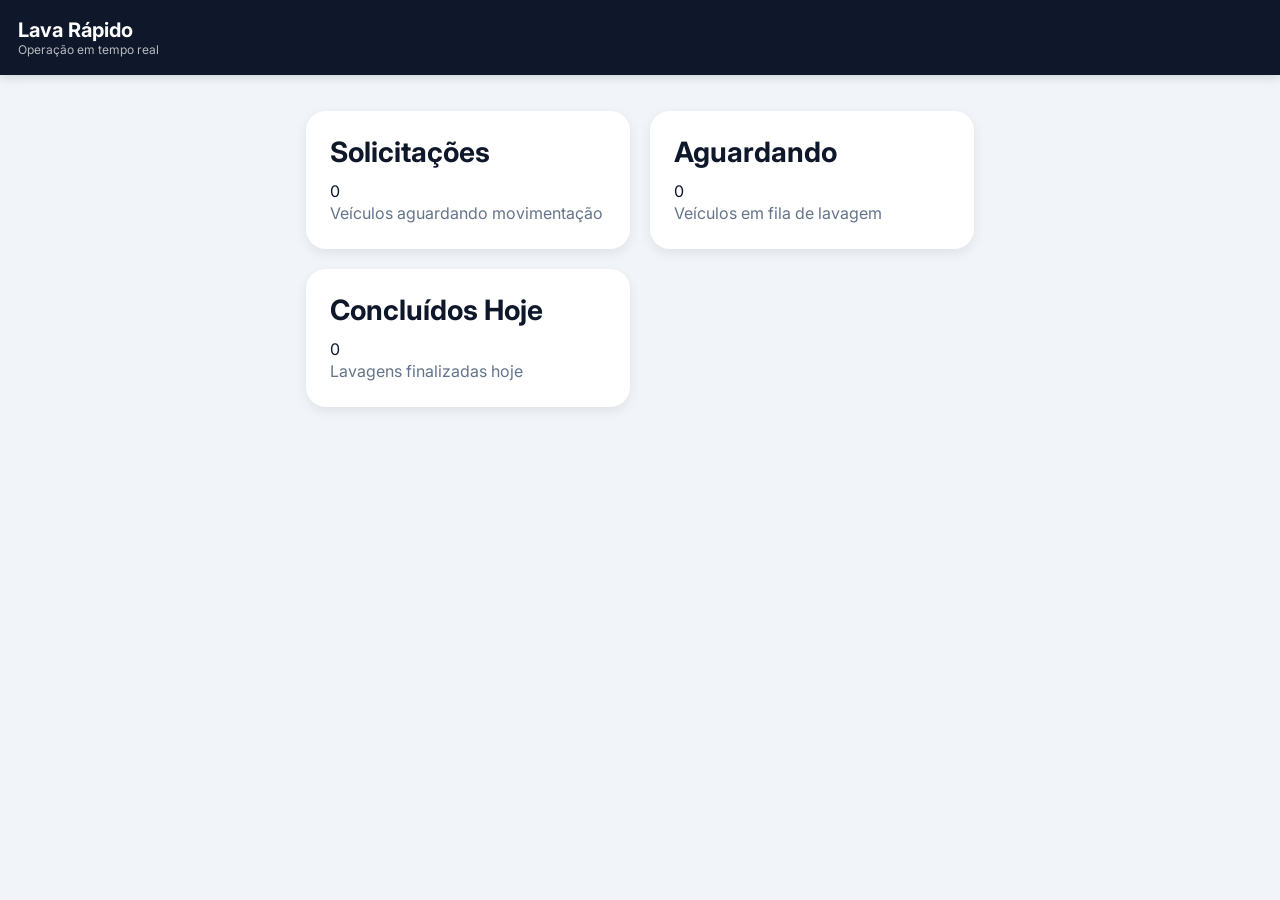
==== index.html @ b27cb84d "Update index.html" ====
<!DOCTYPE html>
<html lang="pt-BR">

<head>

  <meta charset="UTF-8">

  <meta name="viewport"
        content="width=device-width, initial-scale=1.0">

  <title>Lava Rápido</title>

  <link rel="stylesheet"
        href="./css/style.css">

</head>

<body>

  <header class="topbar">

    <div class="logo-area">

      <h1>Lava Rápido</h1>

      <span>Operação em tempo real</span>

    </div>

  </header>

  <main class="container">

<div class="menu-grid">

  <a href="solicitacoes.html"
     class="menu-card">

    <div class="menu-top">

      <h2>Solicitações</h2>

      <div
        id="totalSolicitacoes"
        class="badge">

        0

      </div>

    </div>

    <p>
      Veículos aguardando movimentação
    </p>

  </a>

  <a href="aguardando.html"
     class="menu-card">

    <div class="menu-top">

      <h2>Aguardando</h2>

      <div
        id="totalAguardando"
        class="badge badge-yellow">

        0

      </div>

    </div>

    <p>
      Veículos em fila de lavagem
    </p>

  </a>

  <a href="concluido.html"
     class="menu-card">

    <div class="menu-top">

      <h2>Concluídos Hoje</h2>

      <div
        id="totalConcluidos"
        class="badge badge-green">

        0

      </div>

    </div>

    <p>
      Lavagens finalizadas hoje
    </p>

  </a>

</div>



  </main>

</body>

</html>
---- css/style.css ----
@import url('https://fonts.googleapis.com/css2?family=Inter:wght@400;500;600;700&display=swap');

*{
  margin:0;
  padding:0;
  box-sizing:border-box;
}

body{
  font-family:'Inter',sans-serif;
  background:#f1f5f9;
  color:#0f172a;
}

.topbar{
  position:sticky;
  top:0;
  z-index:100;

  background:#0f172a;

  padding:18px;

  display:flex;
  align-items:center;
  justify-content:space-between;

  color:white;

  box-shadow:0 2px 10px rgba(0,0,0,.15);
}

.logo-area{
  display:flex;
  flex-direction:column;
}

.logo-area h1{
  font-size:20px;
  font-weight:700;
}

.logo-area span{
  font-size:12px;
  opacity:.7;
}

.container{
  padding:16px;
}

.lista-cards{
  display:flex;
  flex-direction:column;
  gap:16px;
}

.card{
  background:white;

  border-radius:20px;

  padding:18px;

  box-shadow:
    0 4px 12px rgba(0,0,0,.08);

  transition:.2s;

  border-left:8px solid #2563eb;
}

.card:active{
  transform:scale(.98);
}

.card-top{
  display:flex;
  justify-content:space-between;
  align-items:center;
}

.placa{
  font-size:28px;
  font-weight:700;
  letter-spacing:2px;
}

.tempo{
  background:#dbeafe;
  color:#1d4ed8;

  padding:6px 10px;

  border-radius:999px;

  font-size:12px;
  font-weight:600;
}

.card-info{
  margin-top:16px;

  display:flex;
  flex-direction:column;
  gap:8px;

  color:#475569;
}

.card-footer{
  margin-top:20px;
}

.btn{
  width:100%;

  border:none;

  background:#2563eb;
  color:white;

  padding:16px;

  border-radius:14px;

  font-size:16px;
  font-weight:600;

  cursor:pointer;
}

.btn-yellow{
  background:#f59e0b;
}

.btn-green{
  background:#16a34a;
}

.form-group{
  margin-bottom:18px;
}

label{
  display:block;

  margin-bottom:8px;

  font-size:14px;
  font-weight:600;
}

input,
select{
  width:100%;

  padding:16px;

  border-radius:14px;

  border:1px solid #cbd5e1;

  font-size:16px;

  background:white;
}

.checklist{
  display:flex;
  flex-direction:column;
  gap:14px;
}

.check-item{
  background:white;

  padding:16px;

  border-radius:14px;

  display:flex;
  align-items:center;
  gap:12px;
}

.check-item input{
  width:22px;
  height:22px;
}

@media(min-width:768px){

  .container{
    max-width:700px;
    margin:auto;
  }

}


.menu-grid{

  display:grid;

  grid-template-columns:
    repeat(auto-fit,minmax(280px,1fr));

  gap:20px;

  margin-top:20px;

}

.menu-card{

  background:white;

  border-radius:20px;

  padding:24px;

  text-decoration:none;

  color:#0f172a;

  box-shadow:
    0 4px 12px rgba(0,0,0,.08);

  transition:.2s;

  display:block;

}

.menu-card:hover{

  transform:translateY(-4px);

}

.menu-card h2{

  font-size:28px;

  margin-bottom:12px;

  color:#0f172a;

}

.menu-card p{

  color:#64748b;

  line-height:1.5;

}
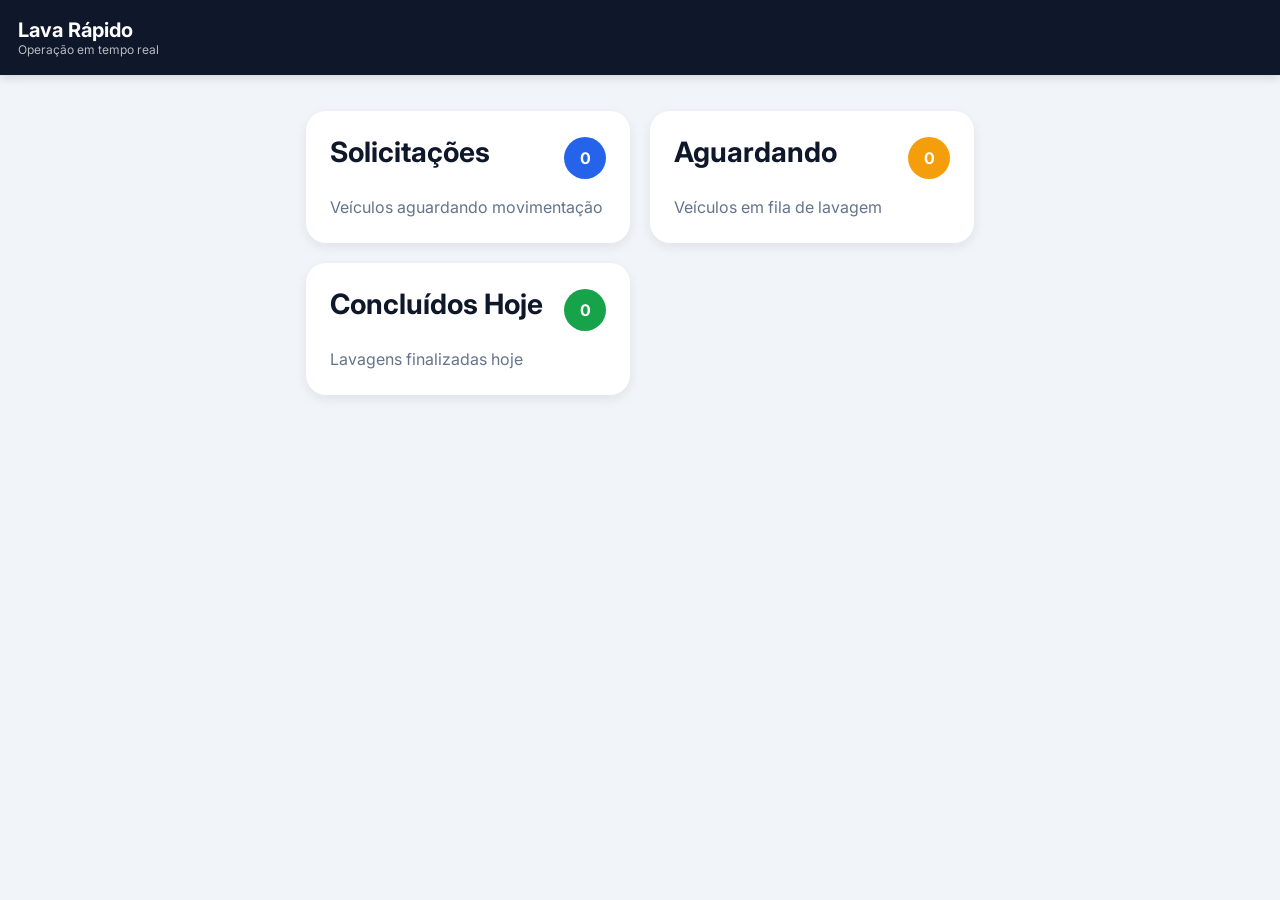
==== commit 0ee0224c: "Update index.html" ====
--- a/index.html
+++ b/index.html
@@ -15,6 +15,11 @@
 
 </head>
 
+<script src="./js/config.js"></script>
+
+<script src="./js/index.js"></script>
+
+  
 <body>
 
   <header class="topbar">
--- a/css/style.css
+++ b/css/style.css
@@ -257,5 +257,51 @@
 
 }
 
-
-
+.menu-top{
+
+  display:flex;
+
+  justify-content:space-between;
+
+  align-items:center;
+
+  margin-bottom:14px;
+
+}
+
+.badge{
+
+  background:#2563eb;
+
+  color:white;
+
+  width:42px;
+  height:42px;
+
+  border-radius:50%;
+
+  display:flex;
+
+  align-items:center;
+  justify-content:center;
+
+  font-weight:700;
+
+  font-size:16px;
+
+}
+
+.badge-yellow{
+
+  background:#f59e0b;
+
+}
+
+.badge-green{
+
+  background:#16a34a;
+
+}
+
+
+
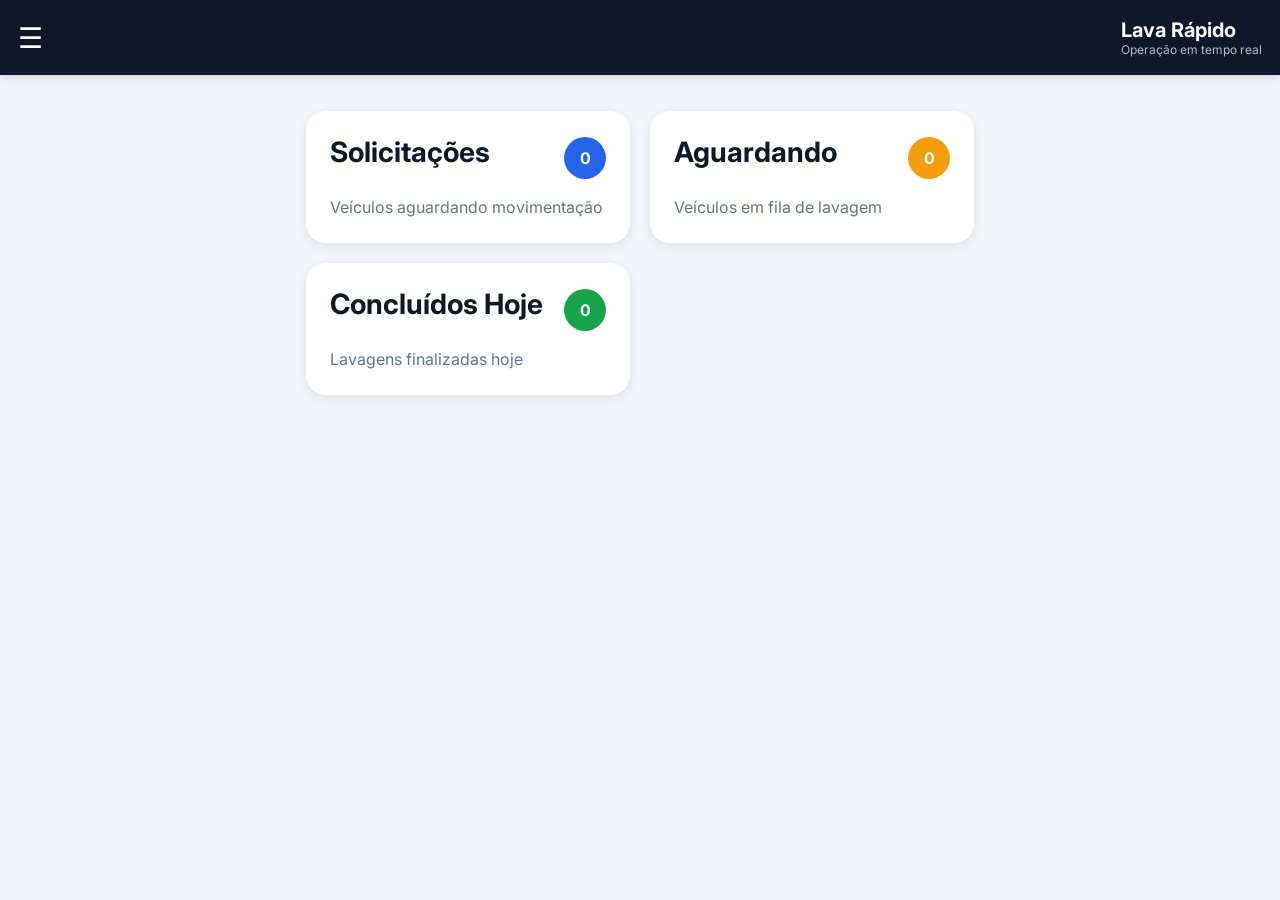
==== commit 8d426056: "Update index.html" ====
--- a/index.html
+++ b/index.html
@@ -20,10 +20,48 @@
 <script src="./js/index.js"></script>
 
   
+  
 <body>
 
+  <div
+  id="overlay"
+  class="overlay"
+  onclick="fecharMenu()">
+
+</div>
+
+<nav
+  id="sidebar"
+  class="sidebar">
+
+  <a href="index.html">
+    🏠 Dashboard
+  </a>
+
+  <a href="solicitacoes.html">
+    📋 Solicitações
+  </a>
+
+  <a href="aguardando.html">
+    🚗 Aguardando Lavagem
+  </a>
+
+  <a href="concluido.html">
+    ✅ Concluídos
+  </a>
+
+</nav>
+
+
   <header class="topbar">
 
+    <div
+      class="menu-btn"
+      onclick="abrirMenu()">
+
+      ☰
+
+    </div>
     <div class="logo-area">
 
       <h1>Lava Rápido</h1>
@@ -113,6 +151,51 @@
 
   </main>
 
+
+  <script>
+
+function abrirMenu(){
+
+  document
+    .getElementById(
+      'sidebar'
+    )
+    .classList.add(
+      'active'
+    );
+
+  document
+    .getElementById(
+      'overlay'
+    )
+    .classList.add(
+      'active'
+    );
+
+}
+
+function fecharMenu(){
+
+  document
+    .getElementById(
+      'sidebar'
+    )
+    .classList.remove(
+      'active'
+    );
+
+  document
+    .getElementById(
+      'overlay'
+    )
+    .classList.remove(
+      'active'
+    );
+
+}
+
+</script>
+
 </body>
 
 </html>
--- a/css/style.css
+++ b/css/style.css
@@ -303,5 +303,145 @@
 
 }
 
-
-
+.btn:disabled{
+
+  opacity:.7;
+
+  cursor:not-allowed;
+
+}
+
+.preview-container{
+
+  margin-top:16px;
+
+}
+
+.preview-imagem{
+
+  width:100%;
+
+  border-radius:18px;
+
+  object-fit:cover;
+
+  max-height:280px;
+
+  box-shadow:
+    0 4px 12px rgba(0,0,0,.15);
+
+}
+
+.foto-card{
+
+  width:100%;
+
+  height:220px;
+
+  object-fit:cover;
+
+  border-radius:16px;
+
+  margin-bottom:16px;
+
+}
+
+.card-placa{
+
+  font-size:28px;
+
+  font-weight:700;
+
+  margin-bottom:8px;
+
+}
+
+.card-tempo{
+
+  color:#64748b;
+
+  margin-top:10px;
+
+}
+
+.sidebar{
+
+position:fixed;
+
+top:0;
+left:-280px;
+
+width:280px;
+height:100%;
+
+background:#0f172a;
+
+transition:.3s;
+
+z-index:999;
+
+padding-top:70px;
+
+}
+
+.sidebar.active{
+
+left:0;
+
+}
+
+.sidebar a{
+
+display:block;
+
+color:white;
+
+text-decoration:none;
+
+padding:18px 24px;
+
+border-bottom:
+1px solid rgba(255,255,255,.08);
+
+}
+
+.sidebar a:hover{
+
+background:
+rgba(255,255,255,.08);
+
+}
+
+.menu-btn{
+
+font-size:28px;
+
+cursor:pointer;
+
+margin-right:15px;
+
+}
+
+.overlay{
+
+position:fixed;
+
+inset:0;
+
+background:
+rgba(0,0,0,.4);
+
+display:none;
+
+z-index:998;
+
+}
+
+.overlay.active{
+
+display:block;
+
+}
+
+
+
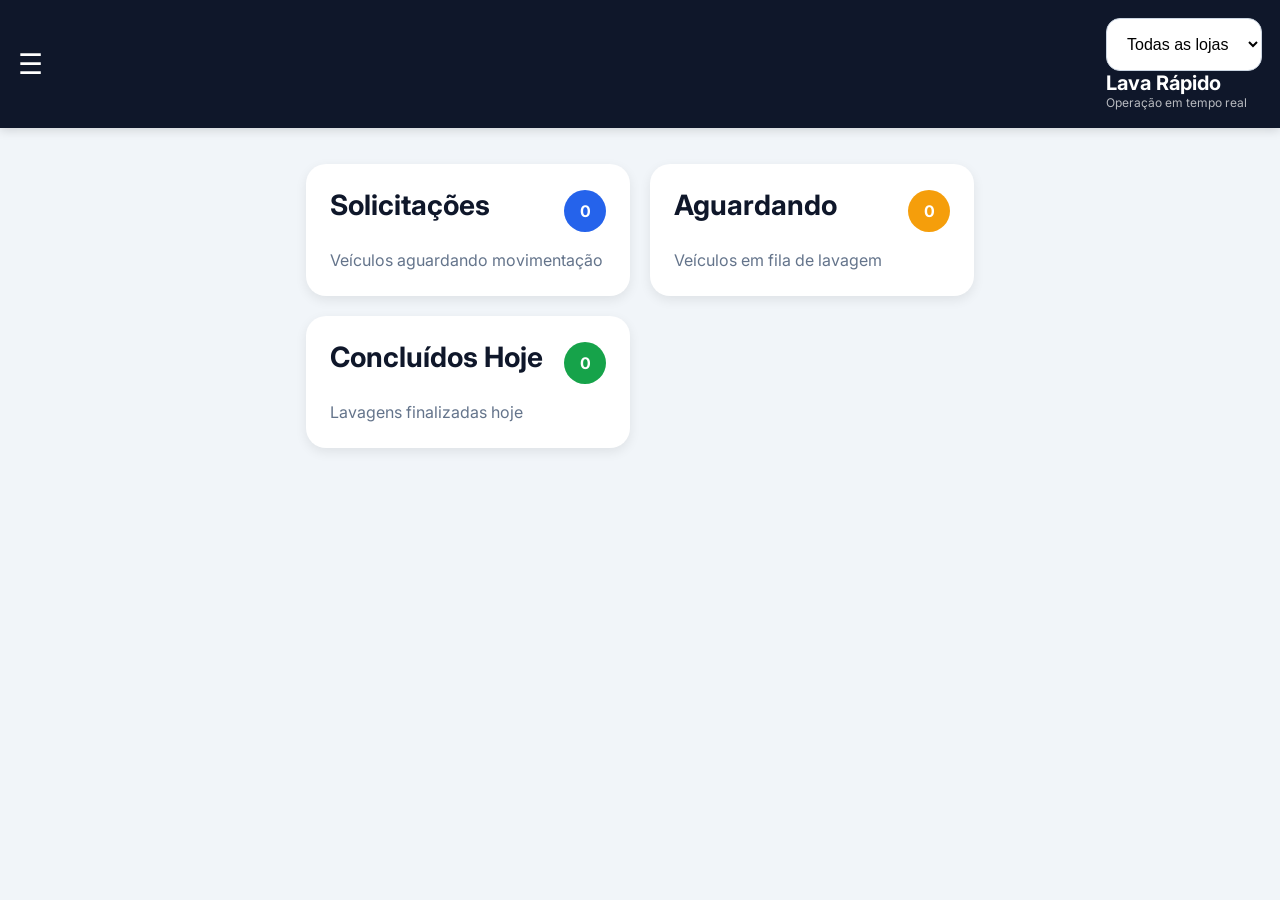
==== commit 62d981f9: "Update index.html" ====
--- a/index.html
+++ b/index.html
@@ -64,6 +64,28 @@
     </div>
     <div class="logo-area">
 
+      <div class="filtro-loja">
+
+  <select
+    id="filtroLoja"
+    onchange="alterarLoja()">
+
+    <option value="">
+      Todas as lojas
+    </option>
+
+    <option value="ACSMC">
+      Mooca
+    </option>
+
+    <option value="ACUCP">
+      Central Plaza
+    </option>
+
+  </select>
+
+</div>
+
       <h1>Lava Rápido</h1>
 
       <span>Operação em tempo real</span>
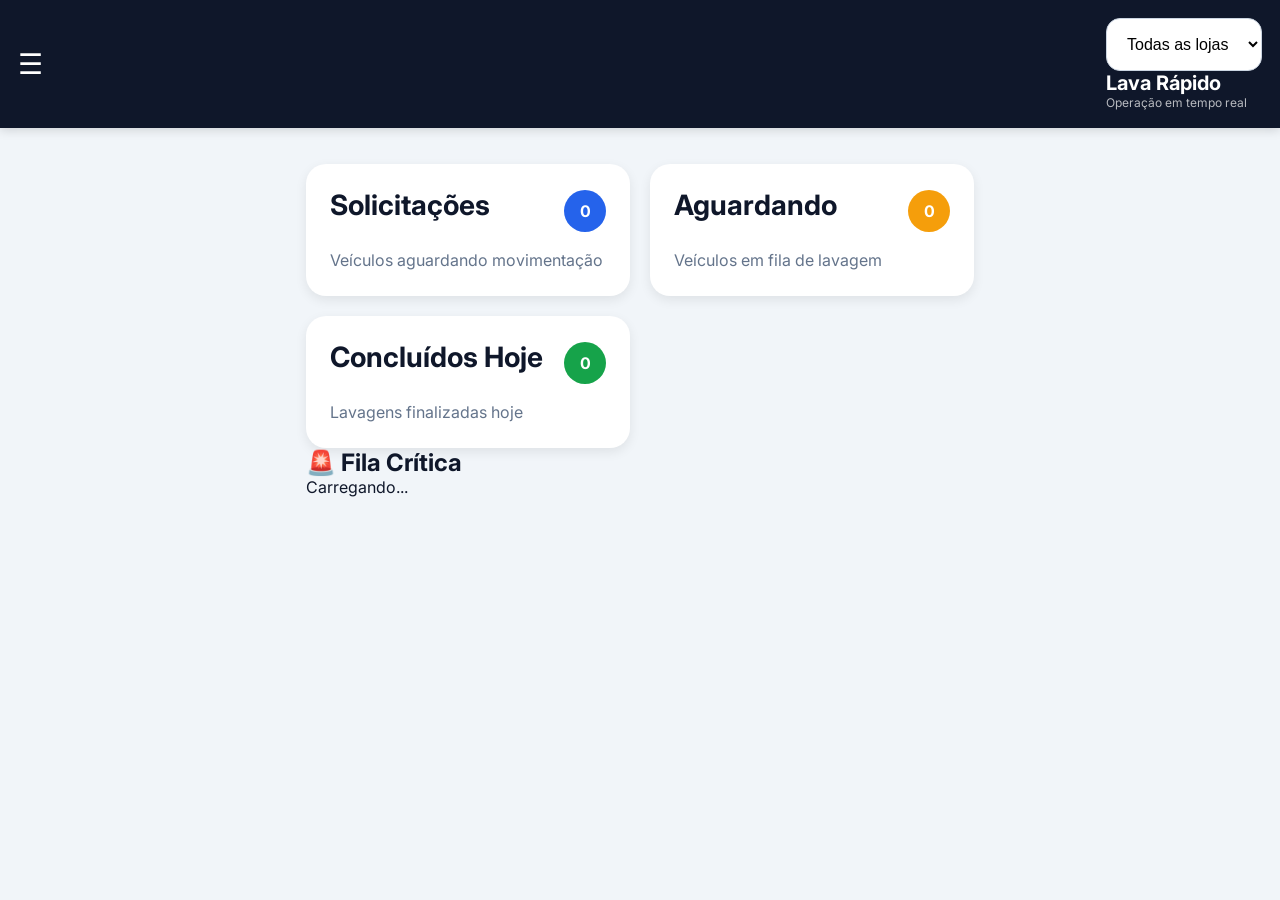
==== commit 4d37d64a: "Update index.html" ====
--- a/index.html
+++ b/index.html
@@ -169,7 +169,22 @@
 
 </div>
 
-
+<div class="painel-alertas">
+
+  <h2>
+
+    🚨 Fila Crítica
+
+  </h2>
+
+  <div
+    id="filaCritica">
+
+    Carregando...
+
+  </div>
+
+</div>
 
   </main>
 
@@ -216,6 +231,36 @@
 
 }
 
+
+function alterarLoja(){
+
+  const loja =
+    document.getElementById(
+      'filtroLoja'
+    ).value;
+
+  localStorage.setItem(
+    'lojaSelecionada',
+    loja
+  );
+
+  location.reload();
+
+}
+
+window.onload = () => {
+
+  const loja =
+    localStorage.getItem(
+      'lojaSelecionada'
+    ) || '';
+
+  document.getElementById(
+    'filtroLoja'
+  ).value = loja;
+
+};
+
 </script>
 
 </body>
--- a/css/style.css
+++ b/css/style.css
@@ -56,18 +56,28 @@
 }
 
 .card{
-  background:white;
-
-  border-radius:20px;
-
-  padding:18px;
+
+  background:#fff;
+
+  border-radius:24px;
+
+  padding:20px;
+
+  margin-bottom:16px;
 
   box-shadow:
-    0 4px 12px rgba(0,0,0,.08);
+    0 8px 24px rgba(0,0,0,.08);
+
+  border:none;
 
   transition:.2s;
 
-  border-left:8px solid #2563eb;
+}
+
+.card:active{
+
+  transform:scale(.98);
+
 }
 
 .card:active{
@@ -75,27 +85,43 @@
 }
 
 .card-top{
-  display:flex;
+
+  display:flex;
+
   justify-content:space-between;
+
   align-items:center;
+
+  margin-bottom:16px;
+
 }
 
 .placa{
-  font-size:28px;
+
+  font-size:34px;
+
+  font-weight:800;
+
+  letter-spacing:3px;
+
+  color:#0f172a;
+
+}
+
+.tempo{
+
+  background:#eef4ff;
+
+  color:#2563eb;
+
+  padding:8px 12px;
+
+  border-radius:20px;
+
+  font-size:12px;
+
   font-weight:700;
-  letter-spacing:2px;
-}
-
-.tempo{
-  background:#dbeafe;
-  color:#1d4ed8;
-
-  padding:6px 10px;
-
-  border-radius:999px;
-
-  font-size:12px;
-  font-weight:600;
+
 }
 
 .card-info{
@@ -443,5 +469,81 @@
 
 }
 
-
-
+.tipo-lavagem{
+
+  display:inline-block;
+
+  margin-top:8px;
+
+  padding:4px 10px;
+
+  border-radius:20px;
+
+  background:#eef4ff;
+
+  color:#2457d6;
+
+  font-weight:600;
+
+  font-size:12px;
+
+}
+
+
+.card-info{
+
+  display:flex;
+
+  flex-direction:column;
+
+  gap:8px;
+
+  color:#475569;
+
+  margin-bottom:18px;
+
+}
+
+.card-tag{
+
+  display:inline-flex;
+
+  align-items:center;
+
+  width:max-content;
+
+  padding:8px 14px;
+
+  border-radius:999px;
+
+  background:#dcfce7;
+
+  color:#166534;
+
+  font-size:12px;
+
+  font-weight:700;
+
+}
+
+.card-footer{
+
+  margin-top:18px;
+
+}
+
+.btn{
+
+  width:100%;
+
+  height:52px;
+
+  border:none;
+
+  border-radius:16px;
+
+  font-size:16px;
+
+  font-weight:700;
+
+}
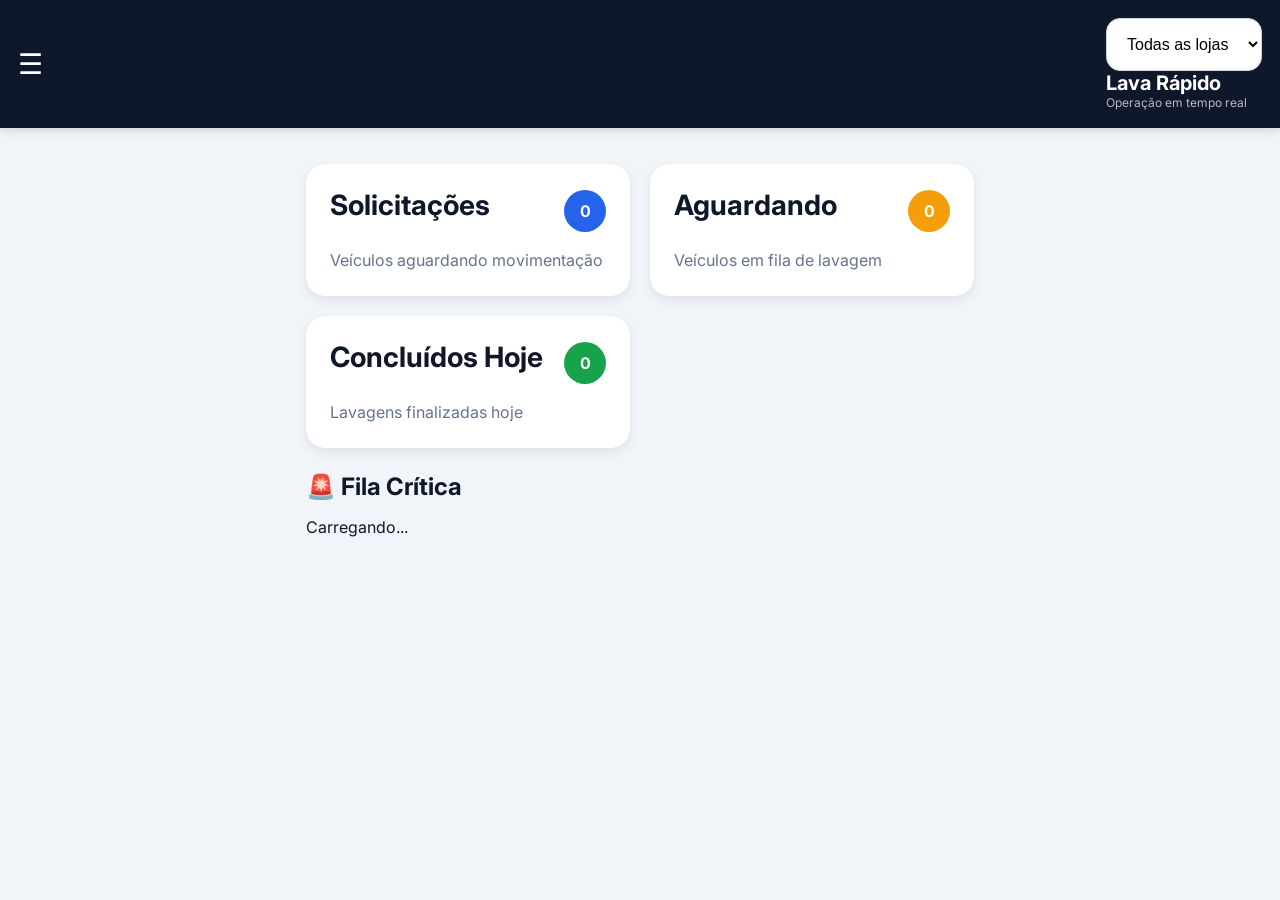
==== commit 4a35960b: "Add 'Filtros' link to sidebar Added a new 'Filtros' link to the sidebar navigation." ====
--- a/index.html
+++ b/index.html
@@ -50,6 +50,10 @@
     ✅ Concluídos
   </a>
 
+  <a href="filtros.html">
+  🔎 Filtros
+</a>
+
 </nav>
 
 
--- a/css/style.css
+++ b/css/style.css
@@ -510,8 +510,6 @@
 
   align-items:center;
 
-  width:max-content;
-
   padding:8px 14px;
 
   border-radius:999px;
@@ -524,6 +522,8 @@
 
   font-weight:700;
 
+  margin-top:10px;
+
 }
 
 .card-footer{
@@ -547,3 +547,70 @@
   font-weight:700;
 
 }
+
+.painel-alertas{
+
+  margin-top:24px;
+
+}
+
+.painel-alertas h2{
+
+  color:#0f172a;
+
+  margin-bottom:16px;
+
+}
+
+.alerta-card{
+
+  background:#fff;
+
+  border-radius:20px;
+
+  padding:16px;
+
+  margin-bottom:12px;
+
+  display:flex;
+
+  justify-content:space-between;
+
+  align-items:center;
+
+  box-shadow:
+    0 4px 12px rgba(0,0,0,.08);
+
+}
+
+.alerta-placa{
+
+  font-size:20px;
+
+  font-weight:700;
+
+}
+
+.alerta-tempo{
+
+  padding:8px 12px;
+
+  border-radius:999px;
+
+  font-weight:700;
+
+  color:white;
+
+}
+
+.alerta-vermelho{
+
+  background:#dc2626;
+
+}
+
+.alerta-amarelo{
+
+  background:#f59e0b;
+
+}
